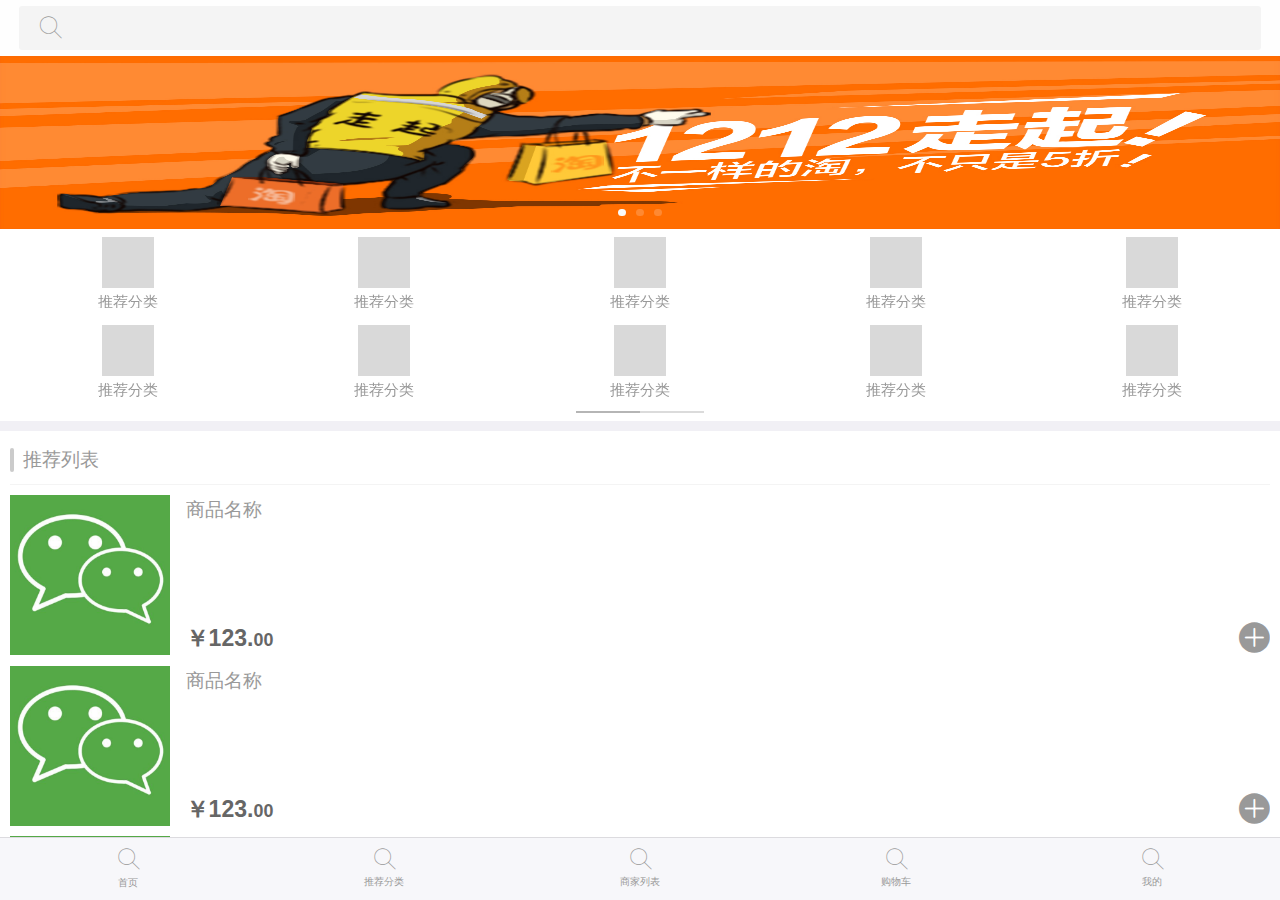
==== index.html @ 018489e9 "1" ====
<!DOCTYPE html>
<html lang="zh">
<head>
    <meta charset="UTF-8">
    <meta name="viewport" content="width=device-width, initial-scale=1.0 user-scalable=no">
    <meta name="format-detection" content="telephone=no" />
    <title>易购商城</title>
    <link rel="stylesheet" href="lib/weui/css/weui.css">
    <link rel="stylesheet" href="lib/weui/css/jquery-weui.css">
    <link rel="stylesheet" href="fonts/iconfont.css">
    <link rel="stylesheet" href="css/style.css">

    <script src="lib/jquery/jquery-2.1.4.js"></script>
    <script src="lib/weui/js/jquery-weui.js"></script>
    <script src="lib/weui/js/fastclick.js"></script>
    <script src="lib/weui/js/swiper.js"></script>
    <script src="lib/validate/jquery.validate.js"></script>
    <script src="lib/validate/validate-rule.js"></script>

    <!--图片延迟加载-->
    <script src="lib/lazyload/jquery.lazyload.js"></script>
    <script src="js/common.js"></script>
</head>
<body ontouchstart>
    <div class="weui-page-group index-page">
        <div class="weui-page weui-page-current">
            <header class="weui-header search">
                <a href="" class="search-input">
                    <div class="search-input-text">
                        <i class="icon icon-search"></i>
                    </div>
                </a>
            </header>
            <div class="weui-content navbar weui-pull-to-refresh weui-infinite">
                <!--下拉提示-->
                <div class="weui-pull-to-refresh__layer">
                    <div class='weui-pull-to-refresh__arrow'></div>
                    <div class='weui-pull-to-refresh__preloader'></div>
                    <div class="down">下拉刷新</div>
                    <div class="up">释放刷新</div>
                    <div class="refresh">正在刷新</div>
                </div>
                <!--banner-->
                <div class="swiper-container banner" id="banner">
                    <div class="swiper-wrapper">
                        <div class="swiper-slide">
                            <img src="images/slider/banner.jpg" width="100%" height="100%">
                        </div>
                        <div class="swiper-slide">
                            <img src="images/slider/banner.jpg" width="100%" height="100%">
                        </div>
                        <div class="swiper-slide">
                            <img src="images/slider/banner.jpg" width="100%" height="100%">
                        </div>
                    </div>
                    <!-- Add Pagination -->
                    <div class="swiper-pagination"></div>
                </div>
                <!--nav-->
                <div class="swiper-container nav" id="nav">
                    <div class="swiper-wrapper">
                        <div class="swiper-slide">
                            <div class="weui-icon-group">
                                <a class="weui-icon-col">
                                    <div class="iconBox">
                                        <!--<i class="icon icon-search"></i>-->
                                    </div>
                                    <div class="text">推荐分类</div>
                                </a>
                                <a class="weui-icon-col">
                                    <div class="iconBox">
                                        <!--<i class="icon icon-search"></i>-->
                                    </div>
                                    <div class="text">推荐分类</div>
                                </a>
                                <a class="weui-icon-col">
                                    <div class="iconBox">
                                        <!--<i class="icon icon-search"></i>-->
                                    </div>
                                    <div class="text">推荐分类</div>
                                </a>
                                <a class="weui-icon-col">
                                    <div class="iconBox">
                                        <!--<i class="icon icon-search"></i>-->
                                    </div>
                                    <div class="text">推荐分类</div>
                                </a>
                                <a class="weui-icon-col">
                                    <div class="iconBox">
                                        <!--<i class="icon icon-search"></i>-->
                                    </div>
                                    <div class="text">推荐分类</div>
                                </a>
                                <a class="weui-icon-col">
                                    <div class="iconBox">
                                        <!--<i class="icon icon-search"></i>-->
                                    </div>
                                    <div class="text">推荐分类</div>
                                </a>
                                <a class="weui-icon-col">
                                    <div class="iconBox">
                                        <!--<i class="icon icon-search"></i>-->
                                    </div>
                                    <div class="text">推荐分类</div>
                                </a>
                                <a class="weui-icon-col">
                                    <div class="iconBox">
                                        <!--<i class="icon icon-search"></i>-->
                                    </div>
                                    <div class="text">推荐分类</div>
                                </a>
                                <a class="weui-icon-col">
                                    <div class="iconBox">
                                        <!--<i class="icon icon-search"></i>-->
                                    </div>
                                    <div class="text">推荐分类</div>
                                </a>
                                <a class="weui-icon-col">
                                    <div class="iconBox">
                                        <!--<i class="icon icon-search"></i>-->
                                    </div>
                                    <div class="text">推荐分类</div>
                                </a>
                            </div>
                        </div>
                        <div class="swiper-slide">
                            <div class="weui-icon-group">
                                <a class="weui-icon-col">
                                    <div class="iconBox">
                                        <!--<i class="icon icon-search"></i>-->
                                    </div>
                                    <div class="text">推荐分类</div>
                                </a>
                                <a class="weui-icon-col">
                                    <div class="iconBox">
                                        <!--<i class="icon icon-search"></i>-->
                                    </div>
                                    <div class="text">推荐分类</div>
                                </a>
                                <a class="weui-icon-col">
                                    <div class="iconBox">
                                        <!--<i class="icon icon-search"></i>-->
                                    </div>
                                    <div class="text">推荐分类</div>
                                </a>
                            </div>
                        </div>
                    </div>
                    <!--滚动条-->
                    <div class="swiper-pagination swiper-pagination-progress">
                        <span class="swiper-pagination-progressbar"></span>
                    </div>
                </div>
                <div class="goods-list-group">
                    <div class="title"><h5>推荐列表</h5></div>
                    <div class="weui-goods-list">
                        <div class="weui-goods-item">
                            <a href="">
                                <div class="image">
                                    <img src="images/goods.jpg">
                                </div>
                            </a>
                            <div class="detail">
                                <a href="">
                                    <div class="name">商品名称</div>
                                </a>
                                <div class="price">
                                    <span class="text">￥123.<small>00</small></span>
                                    <span class="buy">
                                        <i class="icon icon-add"></i>
                                        <span class="sum">1</span>
                                        <i class="icon icon-sub"></i>
                                    </span>
                                </div>
                            </div>
                        </div>
                        <div class="weui-goods-item">
                            <a href="">
                                <div class="image">
                                    <img src="images/goods.jpg">
                                </div>
                            </a>
                            <div class="detail">
                                <a href="">
                                    <div class="name">商品名称</div>
                                </a>
                                <div class="price">
                                    <span class="text">￥123.<small>00</small></span>
                                    <span class="buy">
                                        <i class="icon icon-add"></i>
                                        <span class="sum">1</span>
                                        <i class="icon icon-sub"></i>
                                    </span>
                                </div>
                            </div>
                        </div>
                        <div class="weui-goods-item">
                            <a href="">
                                <div class="image">
                                    <img src="images/goods.jpg">
                                </div>
                            </a>
                            <div class="detail">
                                <a href="">
                                    <div class="name">商品名称</div>
                                </a>
                                <div class="price">
                                    <span class="text">￥123.<small>00</small></span>
                                    <span class="buy">
                                        <i class="icon icon-add"></i>
                                        <span class="sum">1</span>
                                        <i class="icon icon-sub"></i>
                                    </span>
                                </div>
                            </div>
                        </div>
                    </div>
                </div>
                <div class="weui-loadmore" style="display: none">
                    <i class="weui-loading"></i>
                    <span class="weui-loadmore__tips">正在加载</span>
                </div>
            </div>
            <!--底部导航-->
            <div class="weui-tabbar">
                <a href="javascript:;" class="weui-tabbar__item home weui-bar__item--on">
                    <div class="weui-tabbar__icon">
                        <i class="icon icon-search"></i>
                    </div>
                    <p class="weui-tabbar__label">首页</p>
                </a>
                <a href="javascript:;" class="weui-tabbar__item intro ">
                    <div class="weui-tabbar__icon">
                        <i class="icon icon-search"></i>
                    </div>
                    <p class="weui-tabbar__label">推荐分类</p>
                </a>
                <a href="javascript:;" class="weui-tabbar__item buy ">
                    <div class="weui-tabbar__icon">
                        <i class="icon icon-search"></i>
                    </div>
                    <p class="weui-tabbar__label">商家列表</p>
                </a>
                <a href="javascript:;" class="weui-tabbar__item help">
                    <div class="weui-tabbar__icon">
                        <i class="icon icon-search"></i>
                    </div>
                    <p class="weui-tabbar__label">购物车</p>
                </a>
                <a href="javascript:;" class="weui-tabbar__item center">
                    <div class="weui-tabbar__icon">
                        <i class="icon icon-search"></i>
                    </div>
                    <p class="weui-tabbar__label">我的</p>
                </a>
            </div>
        </div>
    </div>

<script type="text/javascript">
    $(function () {
        /*轮播*/
        $("#banner").swiper({
            loop: true,
            autoplay: 2500,
            paginationClickable: true,
            autoplayDisableOnInteraction: false
        });
        /*菜单*/
        $("#nav").swiper({
            paginationType: 'progress'
        });


        /*下拉刷新*/
        $('.weui-content').pullToRefresh(30).on("pull-to-refresh", function() {
            setTimeout(function() {
                $('.weui-content').pullToRefreshDone();
            }, 2000);
        });

        /**/


        /*滚动加载*/
        /*var loading = false;  //状态标记
        var i=0;
        $('.weui-content').infinite(0).on("infinite", function() {
            if(i==4){
                $.toast('没有数据了','text');
                $('.weui-content').destroyInfinite();
                $('.weui-loadmore').hide();
            }
            if(loading) return false;
            loading = true;
            setTimeout(function() {
                $(".content-padded").append("<p> 我是新加载的内容 <br>我是新加载的内容 我是新加载的内容 我是新加载的内容 我是新加载的内容 我是新加载的内容 我是新加载的内容 </p>");
                loading = false;
                i++;
            }, 1000);   //模拟延迟
        });*/

        $('.weui-goods-item .buy .icon-add').on('click',function () {
            $(this).parent('.buy').find('.sum').css({'display':'inline-block'});
            $(this).parent('.buy').find('.icon-sub').show();
        });

    })
</script>
</body>
</html>
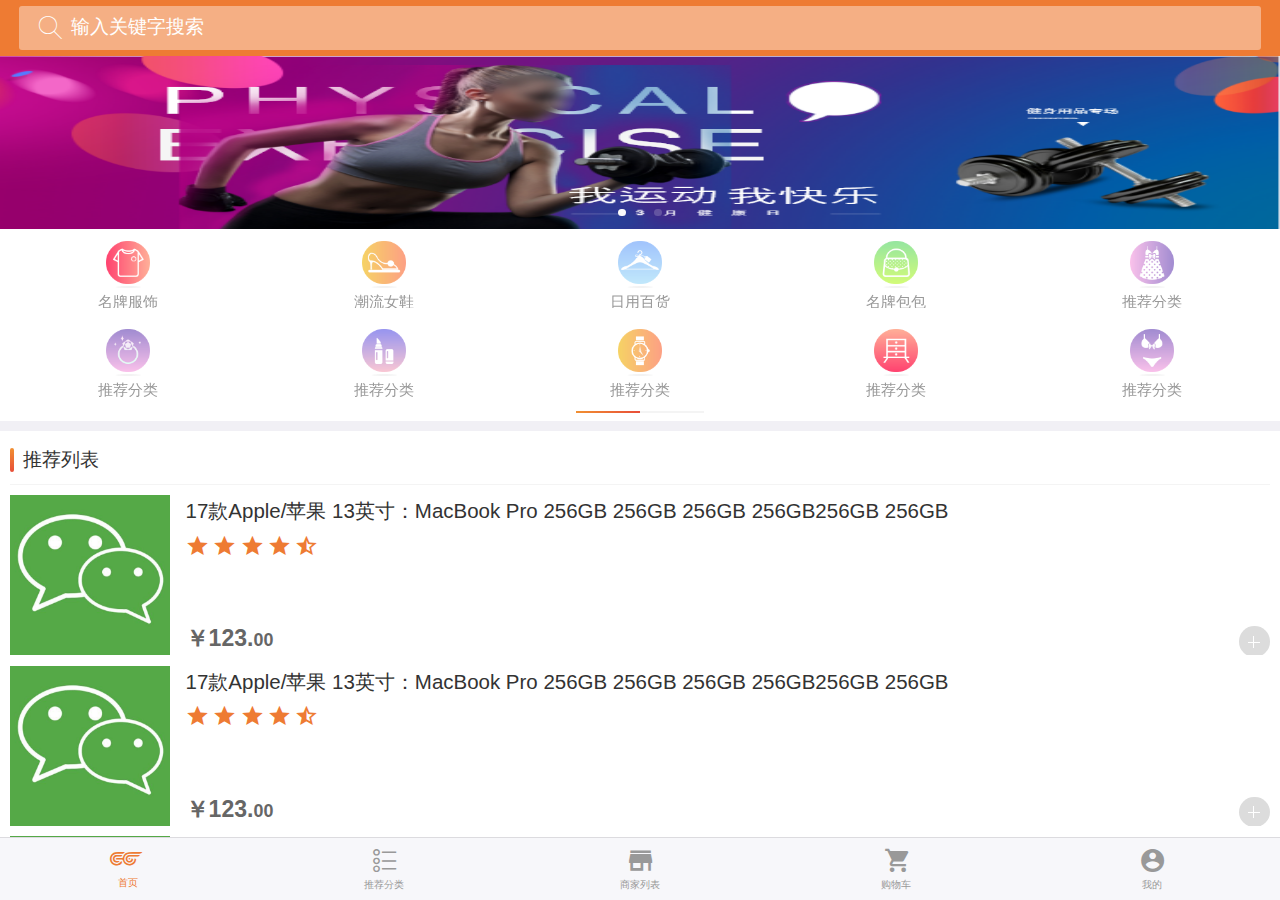
==== commit 4e1ec61a: "111" ====
--- a/index.html
+++ b/index.html
@@ -27,7 +27,7 @@
             <header class="weui-header search">
                 <a href="" class="search-input">
                     <div class="search-input-text">
-                        <i class="icon icon-search"></i>
+                        <i class="icon icon-search"></i>输入关键字搜索
                     </div>
                 </a>
             </header>
@@ -44,13 +44,13 @@
                 <div class="swiper-container banner" id="banner">
                     <div class="swiper-wrapper">
                         <div class="swiper-slide">
-                            <img src="images/slider/banner.jpg" width="100%" height="100%">
-                        </div>
-                        <div class="swiper-slide">
-                            <img src="images/slider/banner.jpg" width="100%" height="100%">
-                        </div>
-                        <div class="swiper-slide">
-                            <img src="images/slider/banner.jpg" width="100%" height="100%">
+                            <img src="images/slider/banner.png" width="100%" height="100%">
+                        </div>
+                        <div class="swiper-slide">
+                            <img src="images/slider/banner.png" width="100%" height="100%">
+                        </div>
+                        <div class="swiper-slide">
+                            <img src="images/slider/banner.png" width="100%" height="100%">
                         </div>
                     </div>
                     <!-- Add Pagination -->
@@ -63,61 +63,61 @@
                             <div class="weui-icon-group">
                                 <a class="weui-icon-col">
                                     <div class="iconBox">
-                                        <!--<i class="icon icon-search"></i>-->
-                                    </div>
-                                    <div class="text">推荐分类</div>
-                                </a>
-                                <a class="weui-icon-col">
-                                    <div class="iconBox">
-                                        <!--<i class="icon icon-search"></i>-->
-                                    </div>
-                                    <div class="text">推荐分类</div>
-                                </a>
-                                <a class="weui-icon-col">
-                                    <div class="iconBox">
-                                        <!--<i class="icon icon-search"></i>-->
-                                    </div>
-                                    <div class="text">推荐分类</div>
-                                </a>
-                                <a class="weui-icon-col">
-                                    <div class="iconBox">
-                                        <!--<i class="icon icon-search"></i>-->
-                                    </div>
-                                    <div class="text">推荐分类</div>
-                                </a>
-                                <a class="weui-icon-col">
-                                    <div class="iconBox">
-                                        <!--<i class="icon icon-search"></i>-->
-                                    </div>
-                                    <div class="text">推荐分类</div>
-                                </a>
-                                <a class="weui-icon-col">
-                                    <div class="iconBox">
-                                        <!--<i class="icon icon-search"></i>-->
-                                    </div>
-                                    <div class="text">推荐分类</div>
-                                </a>
-                                <a class="weui-icon-col">
-                                    <div class="iconBox">
-                                        <!--<i class="icon icon-search"></i>-->
-                                    </div>
-                                    <div class="text">推荐分类</div>
-                                </a>
-                                <a class="weui-icon-col">
-                                    <div class="iconBox">
-                                        <!--<i class="icon icon-search"></i>-->
-                                    </div>
-                                    <div class="text">推荐分类</div>
-                                </a>
-                                <a class="weui-icon-col">
-                                    <div class="iconBox">
-                                        <!--<i class="icon icon-search"></i>-->
-                                    </div>
-                                    <div class="text">推荐分类</div>
-                                </a>
-                                <a class="weui-icon-col">
-                                    <div class="iconBox">
-                                        <!--<i class="icon icon-search"></i>-->
+                                        <img src="images/cate_ico/cate_icon_1.png">
+                                    </div>
+                                    <div class="text">名牌服饰</div>
+                                </a>
+                                <a class="weui-icon-col">
+                                    <div class="iconBox">
+                                        <img src="images/cate_ico/cate_icon_2.png">
+                                    </div>
+                                    <div class="text">潮流女鞋</div>
+                                </a>
+                                <a class="weui-icon-col">
+                                    <div class="iconBox">
+                                        <img src="images/cate_ico/cate_icon_3.png">
+                                    </div>
+                                    <div class="text">日用百货</div>
+                                </a>
+                                <a class="weui-icon-col">
+                                    <div class="iconBox">
+                                        <img src="images/cate_ico/cate_icon_4.png">
+                                    </div>
+                                    <div class="text">名牌包包</div>
+                                </a>
+                                <a class="weui-icon-col">
+                                    <div class="iconBox">
+                                        <img src="images/cate_ico/cate_icon_5.png">
+                                    </div>
+                                    <div class="text">推荐分类</div>
+                                </a>
+                                <a class="weui-icon-col">
+                                    <div class="iconBox">
+                                        <img src="images/cate_ico/cate_icon_6.png">
+                                    </div>
+                                    <div class="text">推荐分类</div>
+                                </a>
+                                <a class="weui-icon-col">
+                                    <div class="iconBox">
+                                        <img src="images/cate_ico/cate_icon_7.png">
+                                    </div>
+                                    <div class="text">推荐分类</div>
+                                </a>
+                                <a class="weui-icon-col">
+                                    <div class="iconBox">
+                                        <img src="images/cate_ico/cate_icon_8.png">
+                                    </div>
+                                    <div class="text">推荐分类</div>
+                                </a>
+                                <a class="weui-icon-col">
+                                    <div class="iconBox">
+                                        <img src="images/cate_ico/cate_icon_9.png">
+                                    </div>
+                                    <div class="text">推荐分类</div>
+                                </a>
+                                <a class="weui-icon-col">
+                                    <div class="iconBox">
+                                        <img src="images/cate_ico/cate_icon_10.png">
                                     </div>
                                     <div class="text">推荐分类</div>
                                 </a>
@@ -127,19 +127,19 @@
                             <div class="weui-icon-group">
                                 <a class="weui-icon-col">
                                     <div class="iconBox">
-                                        <!--<i class="icon icon-search"></i>-->
-                                    </div>
-                                    <div class="text">推荐分类</div>
-                                </a>
-                                <a class="weui-icon-col">
-                                    <div class="iconBox">
-                                        <!--<i class="icon icon-search"></i>-->
-                                    </div>
-                                    <div class="text">推荐分类</div>
-                                </a>
-                                <a class="weui-icon-col">
-                                    <div class="iconBox">
-                                        <!--<i class="icon icon-search"></i>-->
+                                        <img src="images/cate_ico/cate_icon_1.png">
+                                    </div>
+                                    <div class="text">推荐分类</div>
+                                </a>
+                                <a class="weui-icon-col">
+                                    <div class="iconBox">
+                                        <img src="images/cate_ico/cate_icon_2.png">
+                                    </div>
+                                    <div class="text">推荐分类</div>
+                                </a>
+                                <a class="weui-icon-col">
+                                    <div class="iconBox">
+                                        <img src="images/cate_ico/cate_icon_3.png">
                                     </div>
                                     <div class="text">推荐分类</div>
                                 </a>
@@ -161,16 +161,23 @@
                                 </div>
                             </a>
                             <div class="detail">
-                                <a href="">
-                                    <div class="name">商品名称</div>
-                                </a>
+                                <div href="" class="infoBox">
+                                    <a class="name">17款Apple/苹果 13英寸：MacBook Pro 256GB 256GB 256GB 256GB256GB 256GB</a>
+                                    <div class="star">
+                                        <i class="icon icon-star_full"></i>
+                                        <i class="icon icon-star_full"></i>
+                                        <i class="icon icon-star_full"></i>
+                                        <i class="icon icon-star_full"></i>
+                                        <i class="icon icon-star_half"></i>
+                                    </div>
+                                </div>
                                 <div class="price">
                                     <span class="text">￥123.<small>00</small></span>
-                                    <span class="buy">
-                                        <i class="icon icon-add"></i>
-                                        <span class="sum">1</span>
-                                        <i class="icon icon-sub"></i>
-                                    </span>
+                                    <div class="buy weui-count">
+                                        <a class="weui-count__btn weui-count__decrease"></a>
+                                        <input class="weui-count__number" readonly type="number" value="0">
+                                        <a class="weui-count__btn weui-count__increase"></a>
+                                    </div>
                                 </div>
                             </div>
                         </div>
@@ -181,16 +188,23 @@
                                 </div>
                             </a>
                             <div class="detail">
-                                <a href="">
-                                    <div class="name">商品名称</div>
-                                </a>
+                                <div href="" class="infoBox">
+                                    <a class="name">17款Apple/苹果 13英寸：MacBook Pro 256GB 256GB 256GB 256GB256GB 256GB</a>
+                                    <div class="star">
+                                        <i class="icon icon-star_full"></i>
+                                        <i class="icon icon-star_full"></i>
+                                        <i class="icon icon-star_full"></i>
+                                        <i class="icon icon-star_full"></i>
+                                        <i class="icon icon-star_half"></i>
+                                    </div>
+                                </div>
                                 <div class="price">
                                     <span class="text">￥123.<small>00</small></span>
-                                    <span class="buy">
-                                        <i class="icon icon-add"></i>
-                                        <span class="sum">1</span>
-                                        <i class="icon icon-sub"></i>
-                                    </span>
+                                    <div class="buy weui-count">
+                                        <a class="weui-count__btn weui-count__decrease"></a>
+                                        <input class="weui-count__number" readonly type="number" value="0">
+                                        <a class="weui-count__btn weui-count__increase"></a>
+                                    </div>
                                 </div>
                             </div>
                         </div>
@@ -201,16 +215,23 @@
                                 </div>
                             </a>
                             <div class="detail">
-                                <a href="">
-                                    <div class="name">商品名称</div>
-                                </a>
+                                <div href="" class="infoBox">
+                                    <a class="name">17款Apple/苹果 13英寸：MacBook Pro 256GB 256GB 256GB 256GB256GB 256GB</a>
+                                    <div class="star">
+                                        <i class="icon icon-star_full"></i>
+                                        <i class="icon icon-star_full"></i>
+                                        <i class="icon icon-star_full"></i>
+                                        <i class="icon icon-star_half"></i>
+                                        <i class="icon icon-star_none"></i>
+                                    </div>
+                                </div>
                                 <div class="price">
                                     <span class="text">￥123.<small>00</small></span>
-                                    <span class="buy">
-                                        <i class="icon icon-add"></i>
-                                        <span class="sum">1</span>
-                                        <i class="icon icon-sub"></i>
-                                    </span>
+                                    <div class="buy weui-count">
+                                        <a class="weui-count__btn weui-count__decrease"></a>
+                                        <input class="weui-count__number" readonly type="number" value="0">
+                                        <a class="weui-count__btn weui-count__increase"></a>
+                                    </div>
                                 </div>
                             </div>
                         </div>
@@ -225,31 +246,31 @@
             <div class="weui-tabbar">
                 <a href="javascript:;" class="weui-tabbar__item home weui-bar__item--on">
                     <div class="weui-tabbar__icon">
-                        <i class="icon icon-search"></i>
+                        <i class="icon icon-index"></i>
                     </div>
                     <p class="weui-tabbar__label">首页</p>
                 </a>
                 <a href="javascript:;" class="weui-tabbar__item intro ">
                     <div class="weui-tabbar__icon">
-                        <i class="icon icon-search"></i>
+                        <i class="icon icon-categrory"></i>
                     </div>
                     <p class="weui-tabbar__label">推荐分类</p>
                 </a>
                 <a href="javascript:;" class="weui-tabbar__item buy ">
                     <div class="weui-tabbar__icon">
-                        <i class="icon icon-search"></i>
+                        <i class="icon icon-shop"></i>
                     </div>
                     <p class="weui-tabbar__label">商家列表</p>
                 </a>
                 <a href="javascript:;" class="weui-tabbar__item help">
                     <div class="weui-tabbar__icon">
-                        <i class="icon icon-search"></i>
+                        <i class="icon icon-cart"></i>
                     </div>
                     <p class="weui-tabbar__label">购物车</p>
                 </a>
                 <a href="javascript:;" class="weui-tabbar__item center">
                     <div class="weui-tabbar__icon">
-                        <i class="icon icon-search"></i>
+                        <i class="icon icon-wode"></i>
                     </div>
                     <p class="weui-tabbar__label">我的</p>
                 </a>
@@ -300,10 +321,28 @@
             }, 1000);   //模拟延迟
         });*/
 
-        $('.weui-goods-item .buy .icon-add').on('click',function () {
-            $(this).parent('.buy').find('.sum').css({'display':'inline-block'});
-            $(this).parent('.buy').find('.icon-sub').show();
+
+        var MAX = 99, MIN = 0;
+        $('.weui-count__decrease').click(function (e) {
+            var $input = $(e.currentTarget).parent().find('.weui-count__number');
+            var number = parseInt($input.val() || "0") - 1
+            if (number == MIN){
+                number = MIN;
+                $(this).closest('.buy').removeClass('current');
+            }
+            $input.val(number)
         });
+        $('.weui-count__increase').click(function (e) {
+            if(!$(this).closest('.buy').hasClass('current')){
+                $(this).closest('.buy').addClass('current');
+            }
+            var $input = $(e.currentTarget).parent().find('.weui-count__number');
+            var number = parseInt($input.val() || "0") + 1
+            if (number > MAX) number = MAX;
+            $input.val(number)
+        })
+
+
 
     })
 </script>
--- a/fonts/iconfont.css
+++ b/fonts/iconfont.css
@@ -1,10 +1,10 @@
 
 @font-face {font-family: "icon";
-  src: url('iconfont.eot?t=1521883252329'); /* IE9*/
-  src: url('iconfont.eot?t=1521883252329#iefix') format('embedded-opentype'), /* IE6-IE8 */
-  url('[data-uri]') format('woff'),
-  url('iconfont.ttf?t=1521883252329') format('truetype'), /* chrome, firefox, opera, Safari, Android, iOS 4.2+*/
-  url('iconfont.svg?t=1521883252329#icon') format('svg'); /* iOS 4.1- */
+  src: url('iconfont.eot?t=1522068425266'); /* IE9*/
+  src: url('iconfont.eot?t=1522068425266#iefix') format('embedded-opentype'), /* IE6-IE8 */
+  url('[data-uri]') format('woff'),
+  url('iconfont.ttf?t=1522068425266') format('truetype'), /* chrome, firefox, opera, Safari, Android, iOS 4.2+*/
+  url('iconfont.svg?t=1522068425266#icon') format('svg'); /* iOS 4.1- */
 }
 
 .icon {
@@ -15,13 +15,61 @@
   -moz-osx-font-smoothing: grayscale;
 }
 
-.icon-sub:before { content: "\e655"; }
+.icon-phone:before { content: "\e60e"; }
 
-.icon-add:before { content: "\e65d"; }
+.icon-search:before { content: "\e60f"; }
 
-.icon-dingdan:before { content: "\e602"; }
+.icon-star_half:before { content: "\e610"; }
 
-.icon-search:before { content: "\e601"; }
+.icon-address:before { content: "\e611"; }
 
-.icon-back:before { content: "\e603"; }
+.icon-star_full:before { content: "\e612"; }
 
+.icon-shopInfo:before { content: "\e613"; }
+
+.icon-date:before { content: "\e614"; }
+
+.icon-message:before { content: "\e615"; }
+
+.icon-heart_full:before { content: "\e617"; }
+
+.icon-share:before { content: "\e618"; }
+
+.icon-all_order:before { content: "\e619"; }
+
+.icon-heart_none:before { content: "\e61a"; }
+
+.icon-set:before { content: "\e61b"; }
+
+.icon-xiaofeisuanli:before { content: "\e61c"; }
+
+.icon-dailishang:before { content: "\e61d"; }
+
+.icon-star_none:before { content: "\e61e"; }
+
+.icon-arrow_down:before { content: "\e61f"; }
+
+.icon-lock:before { content: "\e620"; }
+
+.icon-arrow_drop:before { content: "\e621"; }
+
+.icon-shop:before { content: "\e622"; }
+
+.icon-cart:before { content: "\e623"; }
+
+.icon-categrory:before { content: "\e624"; }
+
+.icon-index:before { content: "\e626"; }
+
+.icon-wode:before { content: "\e627"; }
+
+.icon-daishouhuo:before { content: "\e628"; }
+
+.icon-daifukuan:before { content: "\e629"; }
+
+.icon-delete:before { content: "\e62a"; }
+
+.icon-edit:before { content: "\e62b"; }
+
+.icon-back:before { content: "\e625"; }
+
--- a/css/style.css
+++ b/css/style.css
@@ -42,6 +42,12 @@
 ul,li{
     list-style: none;
 }
+input{-webkit-appearance: none;}
+.item input:focus,.item textarea:focus{
+    outline: none;
+    border-color: #045684;
+}
+
 .weui-picker-overlay, .weui-picker-container{
     z-index: 2001;
 }
@@ -247,7 +253,7 @@
     z-index: 2;
     -webkit-backface-visibility: hidden;
     backface-visibility: hidden;
-    background: #fefefe;
+    background: #EE7B33;
     display: -webkit-box;
     display: -ms-flexbox;
     display: -webkit-flex;
@@ -260,18 +266,84 @@
     -ms-flex-align: center;
     -webkit-align-items: center;
 }
+.weui-header.header_ora{
+    background: #eb6137;
+}
+.weui-header.header_ora .back .icon{
+    color: #fff;
+}
+.weui-header .title{
+    white-space: nowrap;
+    text-overflow: ellipsis;
+    overflow: hidden;
+    height: 2.2rem;
+    line-height: 2.2rem;
+    color: #333;
+    text-align: center;
+    position: absolute;
+    display: block;
+    width: 100%;
+    padding: 0;
+    top: 0;
+    left: 0;
+    z-index: 1;
+    font-size: 0.9rem;
+}
+.weui-header .header-left{
+    left: 0;
+    padding-left: 0.4rem;
+    line-height: 2.2rem;
+    height: 2.2rem;
+    z-index: 2;
+    position: relative;
+}
+.weui-header .header-left a{
+    height: 2.2rem;
+    line-height: 2.2rem;
+    margin: 0;
+    top: 0;
+    color: #999;
+    display: block;
+    font-size: 0.7rem;
+}
+.weui-header .header-left a.back i{
+    font-size: 1.2rem;
+    color: #fff;
+}
+.weui-header .header-right{
+    position: absolute;
+    right: 0;
+    padding-right: .5rem;
+    height: 2.2rem;
+    line-height: 2.2rem;
+    z-index: 2;
+    font-size: .7rem;
+    color: #fff;
+}
+.weui-header .header-right .search_btn{
+    font-size: 0.75rem;
+    margin-left: 0.5rem;
+}
+.weui-header.search{
+    background: #EE7B33;
+}
 .weui-header.search .search-input{
     flex: 1;
     height: 1.7rem;
     margin: 0 0.75rem;
-    background: #f4f4f4;
+    background: rgba(255,255,255,0.4);
     border-radius: 3px;
+}
+.weui-header.search .search-input-text{
+    color: #fff;
+    font-size: 0.75rem;
 }
 .weui-header.search .search-input-text i.icon-search{
     font-size: 1.2rem;
     line-height: 1.2rem;
-    color:#999;
-    margin: 0.25rem 0 0.25rem 0.6rem;
+    color:#fff;
+    margin: 0.25rem 0.2rem 0.25rem 0.6rem;
+
 }
 .weui-content{
     bottom: 0;
@@ -287,26 +359,79 @@
 .weui-content.navbar{
     top: 2.2rem;
 }
+.weui-tabbar__item{
+    padding-top: 0.25rem;
+    padding-bottom: 0.3rem;
+}
 .weui-tabbar__item .weui-tabbar__label{
     line-height: 0.6rem;
 }
+.weui-tabbar__item.weui-bar__item--on .weui-tabbar__icon .icon{
+    color: #EE7B33;
+}
 .weui-tabbar__item.weui-bar__item--on .weui-tabbar__label{
-    color: #999;
-    line-height: 0.7rem;
-}
-.weui-tabbar__item{
-    padding-top: 0.3rem;
-    padding-bottom: 0.3rem;
+    color: #EE7B33;
+    line-height: 0.5rem;
 }
 .weui-tabbar__item .weui-tabbar__icon{
     width: auto;
     height: auto;
 }
 .weui-tabbar__item .weui-tabbar__icon i{
-    font-size: 1.15rem;
-    line-height: 1.15rem;
-}
-
+    font-size: 1.3rem;
+    line-height: 1.3rem;
+}
+/*搜索页*/
+.search_header .title{
+    padding-left: 2.2rem;
+    padding-right: 2.2rem;
+}
+.search_header .searchbar{
+    overflow: hidden;
+    height: 2.2rem;
+    position: relative;
+    box-sizing: border-box;
+}
+.search_header .searchbar input{
+    width: 100%;
+    height: 1.7rem;
+    border: none;
+    background: #fff;
+    box-sizing: border-box;
+    position: absolute;
+    left: 0;
+    top: 50%;
+    margin-top: -0.85rem;
+    z-index: 1;
+    border-radius: 4px;
+    line-height: 1.2rem;
+    padding: 0.25rem 1rem 0.25rem 1.75rem;
+}
+.search_header .searchbar .icon{
+    font-size: 1.2rem;
+    position:absolute;
+    top: 0;
+    left: 0.6rem;
+    z-index: 3;
+}
+.search-page .weui-content{
+    background: #fff;
+}
+.search-page .clearBtn {
+    padding: 1.25rem 0;
+}
+.search-page .clearBtn .clear{
+    color: #999;
+    width: 9.4rem;
+    height: 2.2rem;
+    background: #fff;
+    border-radius: 1.1rem;
+    border: 1px solid #dbdbdb;
+    font-size: 0.85rem;
+}
+.search-page .clearBtn .clear:after{
+    display: none;
+}
 /*首页*/
 /*轮播图*/
 .banner{
@@ -348,10 +473,13 @@
 .weui-icon-group .weui-icon-col .iconBox{
     height: 2rem;
     width: 2rem;
-    background: #d9d9d9;
     margin:0 auto 0.15rem;
     text-align: center;
     line-height: 2rem;
+}
+.weui-icon-group .weui-icon-col .iconBox img{
+    width: 100%;
+    height: 100%;
 }
 .weui-icon-group .weui-icon-col .text{
     font-size:0.6rem;
@@ -370,10 +498,13 @@
     left: 50%;
     width: 5rem;
     margin-left: -2.5rem;
-    background: #dbdbdb;
+    background: #f4f4f4;
 }
 .swiper-pagination-progress .swiper-pagination-progressbar{
-    background: #b5b5b5;
+    background: -webkit-linear-gradient(left, #F19032 , #E84E38); /* Safari 5.1 - 6.0 */
+    background: -o-linear-gradient(right, #F19032, #E84E38); /* Opera 11.1 - 12.0 */
+    background: -moz-linear-gradient(right, #F19032, #E84E38); /* Firefox 3.6 - 15 */
+    background: linear-gradient(to right, #F19032 , #E84E38); /* 标准的语法 */
 }
 /*推荐列表*/
 .goods-list-group{
@@ -402,13 +533,16 @@
     position: relative;
     line-height: 0.95rem;
     font-weight: normal;
-    color: #999;
+    color: #333;
 }
 .goods-list-group .title h5:before{
     content: '';
     width: 0.15rem;
     height: 100%;
-    background: #cbcbcb;
+    background: -webkit-linear-gradient(#F19032, #E84E38); /* Safari 5.1 - 6.0 */
+    background: -o-linear-gradient(#F19032, #E84E38); /* Opera 11.1 - 12.0 */
+    background: -moz-linear-gradient(#F19032, #E84E38); /* Firefox 3.6 - 15 */
+    background: linear-gradient(#F19032, #E84E38); /* 标准的语法 */
     position: absolute;
     left: 0;
     top: 0;
@@ -446,15 +580,22 @@
     padding-left: .6rem;
     position: relative;
 }
+.weui-goods-list .weui-goods-item .infoBox{
+    height: 5rem;
+}
 .weui-goods-list .weui-goods-item .name{
-    height: 5rem;
     overflow: hidden;
     text-overflow: ellipsis;
     display: -webkit-box;
     -webkit-line-clamp: 2;
     -webkit-box-orient: vertical;
-    font-size: 0.75rem;
-    color: #999;
+    font-size: 0.8rem;
+    color: #333;
+    word-break: break-all;
+}
+.weui-goods-list .weui-goods-item .star .icon{
+    color: #EE7B33;
+    font-size: 0.9rem;
 }
 .weui-goods-list .weui-goods-item .price{
     position: relative;
@@ -483,21 +624,31 @@
 .weui-goods-list .weui-goods-item .price .buy{
     line-height: normal;
 }
-.weui-goods-list .weui-goods-item .price .buy .icon{
-    font-size: 1.2rem;
-    line-height: 1.2rem;
-    color: #999;
-}
-.weui-goods-list .weui-goods-item .price .buy .sum{
-    color: #999;
-    font-size: 0.7rem;
-    line-height: 1.2rem;
-    width: 1.5rem;
+.weui-goods-list .weui-goods-item .price .buy .weui-count__decrease{
     display: none;
-    text-align: center;
-}
-.weui-goods-list .weui-goods-item .price .buy .icon-sub{
+}
+.weui-goods-list .weui-goods-item .price .buy .weui-count__number{
     display: none;
+}
+.weui-goods-list .weui-goods-item .price .buy.current .weui-count__decrease,.weui-goods-list .weui-goods-item .price .buy.current .weui-count__number{
+    display: inline-block;
+}
+.weui-count .weui-count__btn{
+    border:none;
+    background: #DCDCDC;
+    height: 1.2rem;
+    width: 1.2rem;
+}
+.weui-count .weui-count__btn:after, .weui-count .weui-count__btn:before{
+    background-color:#fff;
+    width: 12px;
+    margin-left: -6px;
+}
+.weui-count .weui-count__btn:after {
+    height: 12px;
+    width: 1px;
+    margin-top: -6px;
+    margin-left: -1px;
 }
 /*下拉刷新*/
 .weui-pull-to-refresh{
@@ -508,7 +659,417 @@
     line-height: 50px;
 }
 /*个人中心*/
-
-
-
-
+.center-header{
+    position: relative;
+    padding-top: 2rem;
+    padding-bottom: 2rem;
+    background: #eb6137;
+}
+.center-header .opt{
+    position: absolute;
+    right: 0.5rem;
+    top: 0.5rem;
+}
+.center-header .opt .icon{
+    color: #fff;
+    font-size: 1.2rem;
+    margin-left: 0.75rem;
+}
+.center-header .userInfo{
+    padding: 0 0.75rem;
+}
+.center-header .userInfo .face{
+    width: 2.5rem;
+    height: 2.5rem;
+    border: 0.25rem solid #d9d9d9;
+    border-radius: 50%;
+    overflow: hidden;
+    background: #f4f4f4;
+}
+.center-header .userInfo .face img{
+    width: 100%;
+}
+.center-header .userInfo .name{
+    font-size: 0.75rem;
+    line-height: 2.5rem;
+    margin-left: 0.65rem;
+    color: #fff;
+}
+
+.fui-cell-group{
+    margin-top: 0.4rem;
+    background-color: #fff;
+    line-height: 1.4;
+    font-size: 0.7rem;
+    overflow: hidden;
+    position: relative;
+}
+.fui-cell-group .fui-cell{
+    position: relative;
+    padding: 0.65rem 0.75rem 0.65rem;
+    display: -webkit-box;
+    display: -webkit-flex;
+    display: -ms-flexbox;
+    display: flex;
+    -webkit-box-align: center;
+    -webkit-align-items: center;
+    -ms-flex-align: center;
+    align-items: center;
+    -moz-transition-duration: 300ms;
+    -webkit-transition-duration: 300ms;
+    transition-duration: 300ms;
+    -webkit-transition-property: background-color;
+    transition-property: background-color;
+    line-height: 1;
+}
+.fui-cell-group .fui-cell:before{
+    content: " ";
+    position: absolute;
+    left: 0.5rem;
+    right: 0.5rem;
+    bottom: -1px;
+    height: 1px;
+    border-top: 1px solid #ebebeb;
+    color: #D9D9D9;
+    -webkit-transform-origin: 0 0;
+    -ms-transform-origin: 0 0;
+    transform-origin: 0 0;
+    -webkit-transform: scaleY(0.5);
+    -ms-transform: scaleY(0.5);
+    transform: scaleY(0.5);
+}
+.fui-cell-icon{
+    color: #333;
+    margin-right: 0.3rem;
+    width: 0.8rem;
+    text-align: center;
+    line-height: 0.7rem;
+}
+.fui-cell-group .fui-cell .fui-cell-icon i{
+    font-size: 16px;
+    color: #666;
+}
+.fui-cell-group .fui-cell .fui-cell-text{
+    -webkit-box-flex: 1;
+    -webkit-flex: 1;
+    -ms-flex: 1;
+    flex: 1;
+    color: #000;
+    font-size: 0.7rem;
+    line-height: 0.7rem;
+}
+.fui-cell-remark{
+    color: #999;
+    text-align: right;
+    font-size: 0.65rem;
+    margin-right: .2rem;
+    line-height: 0.65rem;
+}
+.fui-cell-group .fui-cell .fui-cell-remark:after{
+    content: " ";
+    display: inline-block;
+    -webkit-transform: rotate(45deg);
+    -ms-transform: rotate(45deg);
+    transform: rotate(45deg);
+    height: 0.4rem;
+    width: 0.4rem;
+    border-width: 2px 2px 0 0;
+    border-color: #999;
+    border-style: solid;
+    position: relative;
+    top: 0px;
+    margin-left: 0;
+}
+
+.fui-icon-group{
+    position: relative;
+    overflow: hidden;
+    background: #fff;
+}
+.fui-icon-group  .fui-icon-col{
+    width: 25%;
+    height: auto;
+    position: relative;
+    padding: 0.5rem 0;
+    text-align: center;
+    transition: background-color 300ms;
+    -webkit-transition: background-color 300ms;
+    float: left;
+    border: none !important;
+}
+.fui-icon-group  .fui-icon-col .icon{
+    height: 2.2rem;
+    margin: auto;
+    text-align: center;
+    line-height: 2.2rem;
+}
+.fui-icon-group  .fui-icon-col .text{
+    font-size: 0.6rem;
+    text-align: center;
+    overflow: hidden;
+    text-overflow: ellipsis;
+    white-space: nowrap;
+    padding: 0.2rem;
+    color: #000;
+}
+
+/*登录页*/
+.login-page .weui-content{
+    background: #fff;
+}
+.login-page .login-h{
+    padding: 4.25rem 0 4rem 0;
+}
+.login-page .login-h .logo img{
+    width: 6rem;
+}
+.resLog_panel{
+    padding: 0 1.4rem;
+}
+.form .item{
+    margin-bottom: 0.75rem;
+    position: relative;
+}
+.form .item input{
+    width: 100%;
+    font-size: 0.7rem;
+    line-height: 0.7rem;
+    padding: 0.7rem 0.8rem;
+    border: none;
+    background: #f2f2f2;
+    border-radius: 4px;
+    color: #333;
+}
+.weui-btn_primary{
+    background: #eb6137;
+    font-size: 0.8rem;
+    height: 2.2rem;
+}
+.resLog_panel .opt{
+    margin-top: 0.4rem;
+}
+.resLog_panel .opt a{
+    text-decoration: underline;
+    color: #999;
+}
+/*忘记密码*/
+.forget-page .weui-content{
+    background: #fff;
+}
+.forget-page .resLog_panel{
+    padding-top: 1.25rem;
+}
+.forget-page .vesCode .sendVeCode{
+    position: absolute;
+    right: 0;
+    top: 0;
+    height: 2.2rem;
+    line-height: 2.2rem;
+    width: 5rem;
+    font-size: 0.7rem;
+    color: #fff;
+    background: #eb6137;
+    border-radius: 5px;
+    text-align: center;
+}
+.fui-cell-title{
+    font-size: 0.6rem;
+    color:#999;
+    margin-top: 0.4rem;
+    padding: 0 0.75rem;
+}
+.address_group{
+    margin-top: 0.2rem;
+}
+.address_group .fui-cell-text{
+    padding-right: 0.6rem;
+}
+.address_group .rel{
+    font-size: 0.8rem;
+    color: #333;
+    margin-bottom: 0.55rem;
+}
+.address_group .fui-cell:after{
+    content: '';
+    position: absolute;
+    bottom: 0;
+    left: 0;
+    width: 100%;
+    height: 2px;
+    background: url("../images/address_line.png") repeat-x 0 0;
+    background-size: auto 100%;
+}
+.address_group .address_txt{
+    font-size: 0.6rem;
+    color: #999;
+    line-height: 0.8rem;
+}
+/*我的算力*/
+.myHashrate-page .header_ora{
+    background: url("../images/header_bg.png") no-repeat 0 0;
+    background-size: 100% 100%;
+}
+.myHashrate-page .hashRateBox{
+    background: url("../images/hashRate_bg.png") no-repeat 0 0;
+    background-size: cover;
+}
+.myHashrate-page .hashRateBox .hashRate_h h4{
+    font-size: 1.25rem;
+    font-weight: normal;
+    color: #fff;
+    letter-spacing: 6px;
+}
+.myHashrate-page .hashRateBox .hashRate_h p{
+    font-size: 0.6rem;
+    color: #fff;
+}
+.myHashrate-page .hashRateBox .hashRate_b .status{
+    text-align: center;
+    font-size: 0.75rem;
+    color: #fff;
+}
+.myHashrate-page .hashRateBox .hashRate_f{
+    height: 2.25rem;
+    line-height: 2.25rem;
+    padding-left: 0.75rem;
+    border-top: 1px solid #e8622b;
+}
+.myHashrate-page .hashRateBox .hashRate_f p{
+    font-size: 0.75rem;
+    color: #fff;
+}
+/*算力进度条*/
+.hashRate_b{
+    padding: 0.6rem 1.75rem 1rem 1.75rem;
+}
+.hashRate_b .weui-progress__bar{
+    background-color: #EBEBEB;
+    height: 4px;
+    border-radius: 2px;
+}
+.hashRate_b .weui-progress__inner-bar{
+    background-color:#b0eea1;
+    border-radius: 2px;
+}
+.hashRate_b .hashFt{
+    margin-top: 4px;
+}
+.hashRate_b .hashFt span{
+    color: #fff;
+    background: rgba(255,255,255,.4);
+    border-radius: 3px;
+    line-height: 0.8rem;
+    height: 0.8rem;
+    display: inline-block;
+    padding: 0 3px;
+    font-size: 0.55rem;
+}
+
+
+/*商品列表页*/
+.goodsList-page{
+
+}
+.sort-wrap{
+    position: relative;
+    top: 2.2rem;
+    height: 2.2rem;
+    width: 100%;
+    -webkit-box-align: center;
+    background: #fff;
+    -webkit-box-align: center;
+    -ms-flex-align: center;
+    -webkit-align-items: center;
+    padding: 0.2rem 0;
+}
+.sort-wrap .item {
+    position: relative;
+    width: 1%;
+    height: 1rem;
+    line-height: 1rem;
+    display: table-cell;
+    font-size: 0.6rem;
+    color: #666;
+    padding: 0.4rem;
+}
+.sort-wrap .item .sorting{
+    width: .2rem;
+    height: .2rem;
+    position: relative;
+}
+.sort-wrap .item .sorting .icon{
+    font-size: 13px;
+    position: absolute;
+    -webkit-transform: scale(0.6);
+    -ms-transform: scale(0.6);
+    transform: scale(0.6);
+}
+.sort-wrap .item .sorting .icon-arrow_drop{
+    top: -.15rem;
+    left: 0;
+}
+.sort-wrap .item .sorting .icon-arrow_down{
+    top: .15rem;
+    left: 0;
+}
+.sort-wrap .item:last-child{
+    padding-right: 1.4rem;
+}
+.goodsList-footer{
+    height: 2.45rem;
+    background: #fff;
+}
+.goodsList-footer .cart{
+    padding:0.45rem  0.75rem;
+    position: relative;
+}
+.goodsList-footer .cart:after{
+    content: '';
+    width: 1px;
+    height: 0.75rem;
+    background: #333;
+    position: absolute;
+    right: 0;
+    top: 50%;
+    margin-top: -0.325rem;
+}
+.goodsList-footer .cart .sum{
+    position: absolute;
+    top: 0.4rem;
+    right: 0.75rem;
+    height: 0.7rem;
+    width: 0.7rem;
+    line-height: 0.7rem;
+    text-align: center;
+    font-style: normal;
+    background: #EE7B33;
+    font-size: 0.4rem;
+    color: #fff;
+    border-radius: 50%;
+}
+.goodsList-footer .cart .icon{
+    font-size: 1.4rem;
+    color: #333;
+    line-height: 1.4rem;
+}
+.goodsList-footer .price{
+    flex: 1;
+}
+.goodsList-footer .buy-btn{
+    background: #EE7B33;
+    color: #fff;
+    font-size: 0.9rem;
+    line-height: 2.45rem;
+    padding:0 0.9rem;
+}
+.goodsList-footer .price{
+    font-size: 0.75rem;
+    color: #EE7B33;
+    line-height: 2.45rem;
+    font-weight: bold;
+    margin-left: 0.55rem;
+}
+.goodsList-footer .price small{
+    font-size: 0.55rem;
+}
+
